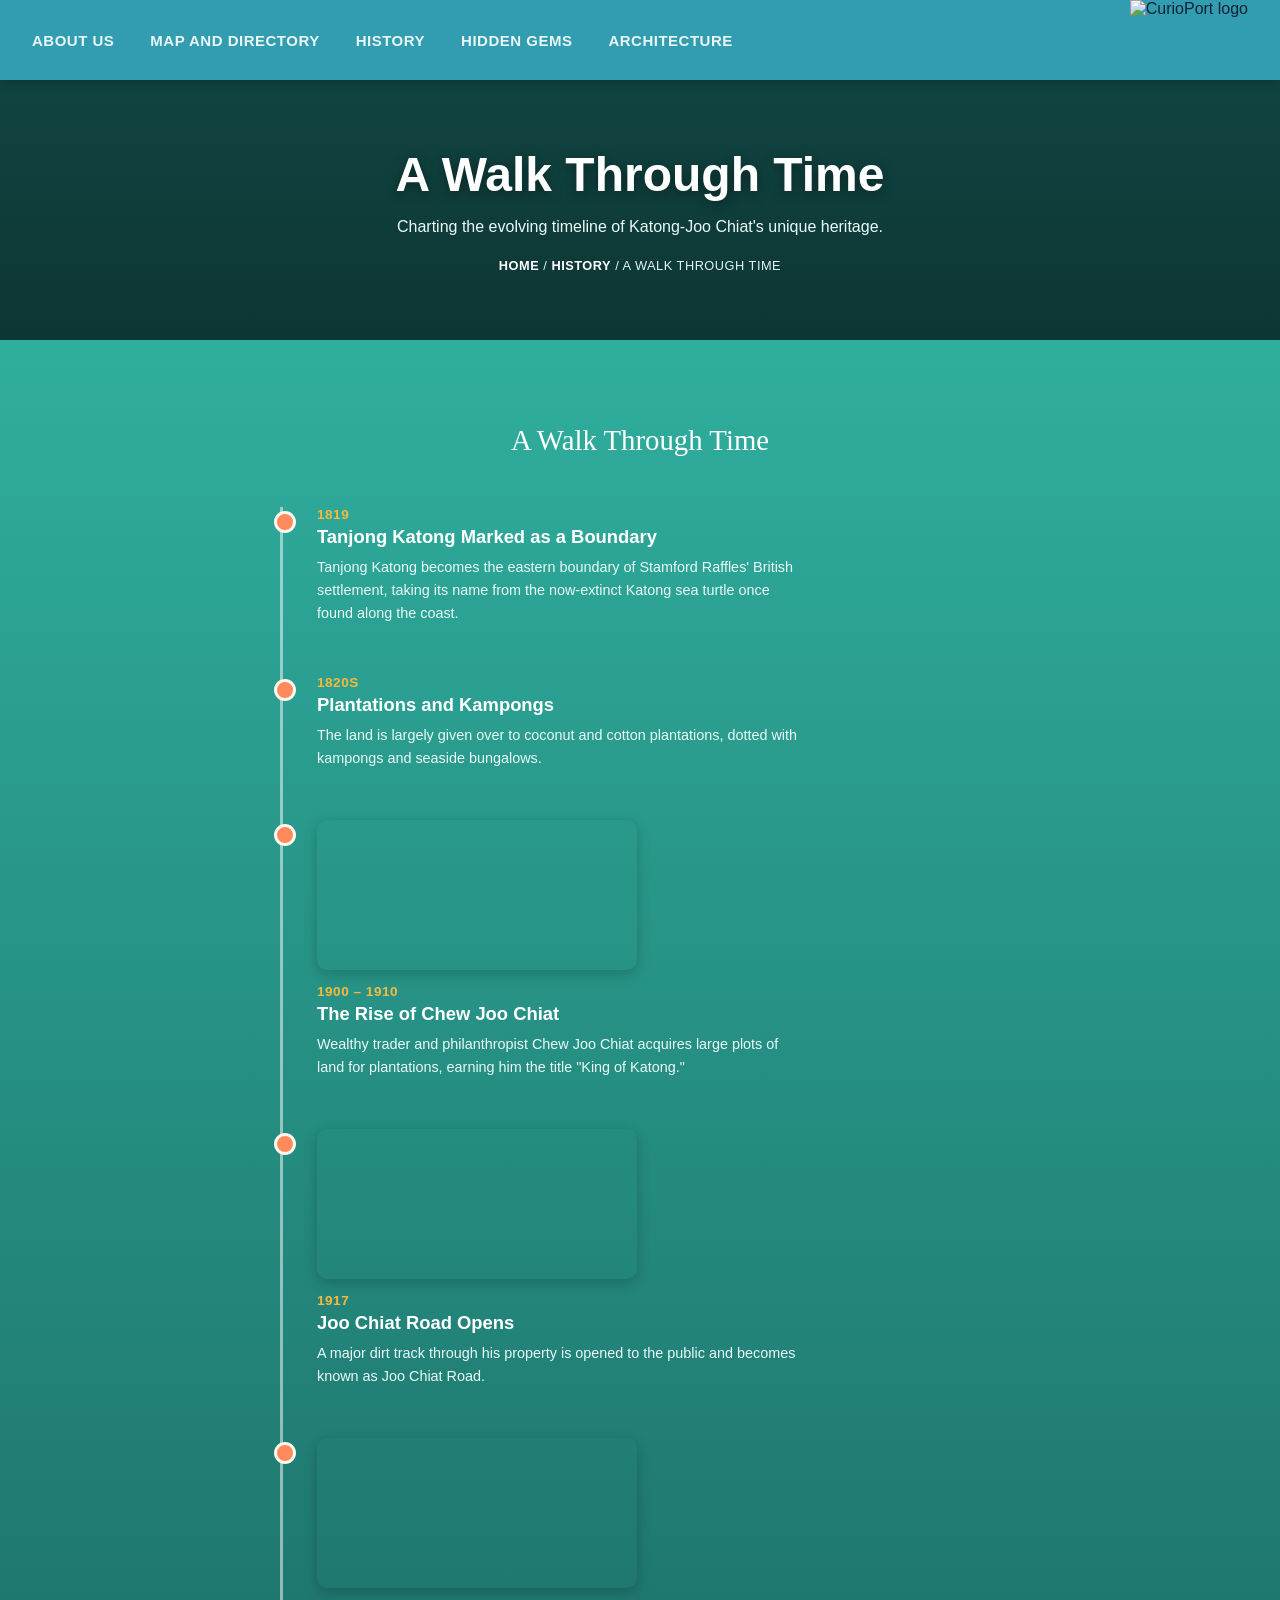
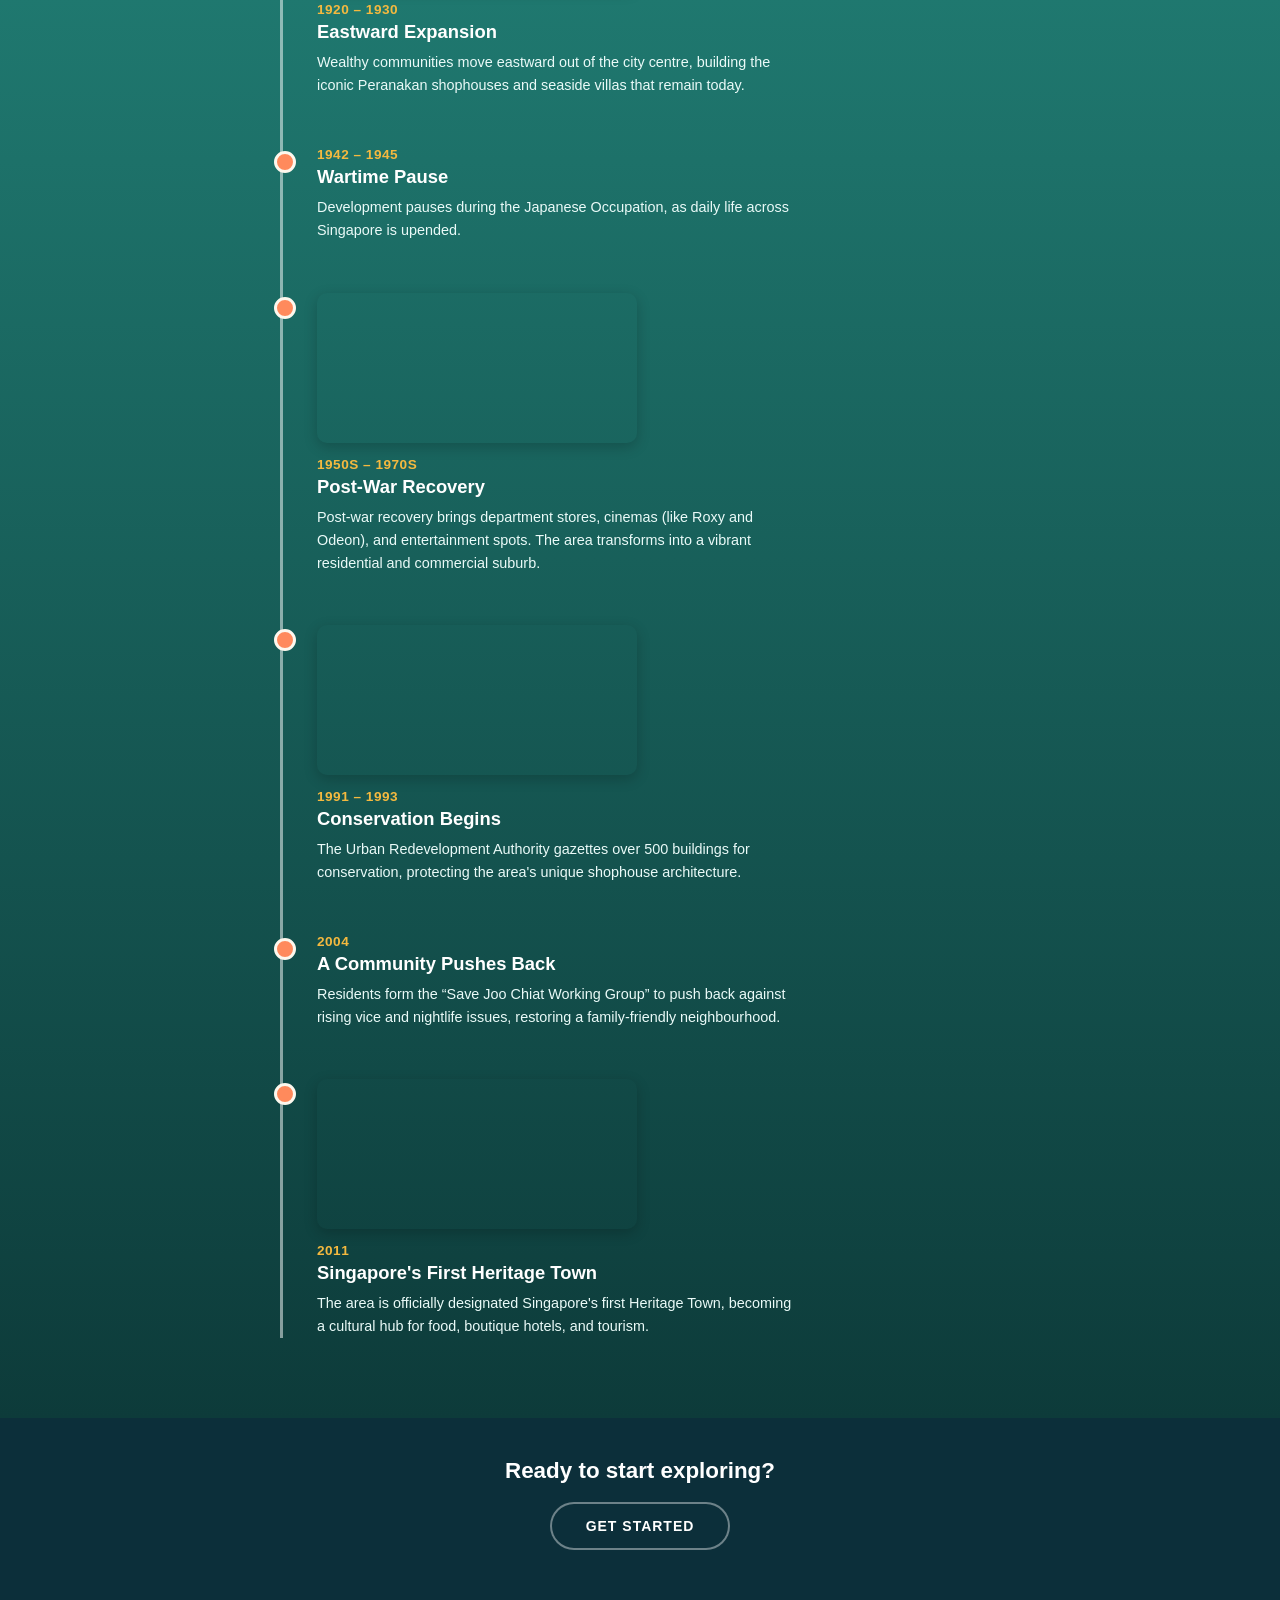
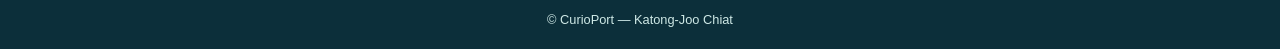
==== a-walk-through-time.html @ 1b73b253 "Add files via upload" ====
<!DOCTYPE html>
<html lang="en">
<head>
<meta charset="UTF-8">
<meta name="viewport" content="width=device-width, initial-scale=1.0">
<title>A Walk Through Time — CurioPort</title>
<link rel="stylesheet" href="styles.css">
<style>
  html{ scroll-behavior: smooth; }
  .walk-section{
    background: linear-gradient(180deg, var(--teal-bright), var(--teal-dark));
    padding: 60px 24px 80px 24px;
  }

  .walk-section h2{
    color:#fff;
    font-weight:400;
    font-size:1.8rem;
    margin-bottom:50px;
    font-family: Georgia, serif;
    text-align:center;
  }

  .v-timeline{
    position:relative;
    max-width: 720px;
    margin: 0 auto;
    padding-left: 34px;
    border-left: 3px solid rgba(255,255,255,0.5);
  }

  .v-timeline-item{
    position:relative;
    margin-bottom: 50px;
  }

  .v-timeline-item:last-child{ margin-bottom: 0; }

  .v-timeline-item::before{
    content:"";
    position:absolute;
    left:-43px;
    top:4px;
    width:16px;
    height:16px;
    border-radius:50%;
    background: var(--coral);
    border: 3px solid var(--cream);
  }

  .v-timeline-photo{
    width:100%;
    max-width:320px;
    height:150px;
    border-radius: 10px;
    background-size: cover;
    background-position:center;
    margin-bottom: 14px;
    box-shadow: 0 4px 14px rgba(0,0,0,0.2);
  }

  .v-timeline-item .year{
    color: var(--gold);
    font-weight:800;
    font-size: 0.85rem;
    letter-spacing:0.5px;
    text-transform:uppercase;
    margin-bottom: 4px;
  }

  .v-timeline-item h3{
    margin: 0 0 8px 0;
    color:#fff;
    font-size:1.15rem;
  }

  .v-timeline-item p{
    color:#eafaf8;
    font-size:0.9rem;
    line-height:1.6;
    margin:0;
    max-width: 480px;
  }

  .color-hero{
    background-size: cover;
    background-position:center;
    height: 340px;
  }

  .color-section{
    background: linear-gradient(135deg, var(--teal-bright), var(--teal-dark));
    padding: 50px 24px 70px 24px;
  }

  .color-section h2{
    color:#fff;
    font-size:2rem;
    max-width:1000px;
    margin: 0 auto 30px auto;
  }

  .color-row{
    display:grid;
    grid-template-columns: 220px 1fr;
    gap: 20px;
    max-width: 1000px;
    margin: 0 auto 20px auto;
    align-items:stretch;
  }

  .color-label{
    background: var(--teal-nav);
    color:#fff;
    font-weight:700;
    border-radius: 30px;
    display:flex;
    align-items:center;
    justify-content:center;
    text-align:center;
    padding: 16px;
  }

  .color-desc{
    background: rgba(255,255,255,0.12);
    border: 1px solid rgba(255,255,255,0.3);
    border-radius: 20px;
    color:#eafaf8;
    padding: 16px 22px;
    font-size:0.9rem;
    line-height:1.6;
  }

  @media (max-width: 700px){
    .color-row{ grid-template-columns: 1fr; }
  }
</style>
</head>
<body>

<nav>
  <div class="nav-links">
    <a href="about.html">About Us</a>
    <a href="map-and-directory.html">Map and Directory</a>
    <a href="history.html">History</a>
    <a href="hidden-gems.html">Hidden Gems</a>
    <a href="architecture.html">Architecture</a>
  </div>
  <a class="logo" href="index.html">
    <img src="https://res.cloudinary.com/zcatt5nm/image/upload/f_auto,q_auto/image_1_jowpo2" alt="CurioPort logo">
  </a>
</nav>

<section class="page-hero">
  <h1>A Walk Through Time</h1>
  <p>Charting the evolving timeline of Katong-Joo Chiat's unique heritage.</p>
  <div class="breadcrumb"><a href="index.html">Home</a> / <a href="history.html">History</a> / A Walk Through Time</div>
</section>

<section class="walk-section">
  <h2>A Walk Through Time</h2>
  <div class="v-timeline">
    <div class="v-timeline-item">
      <div class="year">1819</div>
      <h3>Tanjong Katong Marked as a Boundary</h3>
      <p>Tanjong Katong becomes the eastern boundary of Stamford Raffles' British settlement, taking its name from the now-extinct Katong sea turtle once found along the coast.</p>
    </div>
    <div class="v-timeline-item">
      <div class="year">1820s</div>
      <h3>Plantations and Kampongs</h3>
      <p>The land is largely given over to coconut and cotton plantations, dotted with kampongs and seaside bungalows.</p>
    </div>
    <div class="v-timeline-item">
      <div class="v-timeline-photo" style="background-image:url('https://res.cloudinary.com/zcatt5nm/image/upload/chew-joo-chiat_ouyedem.jpg');"></div>
      <div class="year">1900 – 1910</div>
      <h3>The Rise of Chew Joo Chiat</h3>
      <p>Wealthy trader and philanthropist Chew Joo Chiat acquires large plots of land for plantations, earning him the title "King of Katong."</p>
    </div>
    <div class="v-timeline-item">
      <div class="v-timeline-photo" style="background-image:url('https://res.cloudinary.com/zcatt5nm/image/upload/joo_chiat_road_A_bokz1y.jpg');"></div>
      <div class="year">1917</div>
      <h3>Joo Chiat Road Opens</h3>
      <p>A major dirt track through his property is opened to the public and becomes known as Joo Chiat Road.</p>
    </div>
    <div class="v-timeline-item">
      <div class="v-timeline-photo" style="background-image:url('https://res.cloudinary.com/zcatt5nm/image/upload/Joo-Chiat-Road-Old-Days_uaiwj1.jpg');"></div>
      <div class="year">1920 – 1930</div>
      <h3>Eastward Expansion</h3>
      <p>Wealthy communities move eastward out of the city centre, building the iconic Peranakan shophouses and seaside villas that remain today.</p>
    </div>
    <div class="v-timeline-item">
      <div class="year">1942 – 1945</div>
      <h3>Wartime Pause</h3>
      <p>Development pauses during the Japanese Occupation, as daily life across Singapore is upended.</p>
    </div>
    <div class="v-timeline-item">
      <div class="v-timeline-photo" style="background-image:url('https://res.cloudinary.com/zcatt5nm/image/upload/2roxy_dyzl1v.jpg');"></div>
      <div class="year">1950s – 1970s</div>
      <h3>Post-War Recovery</h3>
      <p>Post-war recovery brings department stores, cinemas (like Roxy and Odeon), and entertainment spots. The area transforms into a vibrant residential and commercial suburb.</p>
    </div>
    <div class="v-timeline-item">
      <div class="v-timeline-photo" style="background-image:url('https://res.cloudinary.com/zcatt5nm/image/upload/koon-seng-road-joo-chiat-terrace-houses_rjiklk.jpg');"></div>
      <div class="year">1991 – 1993</div>
      <h3>Conservation Begins</h3>
      <p>The Urban Redevelopment Authority gazettes over 500 buildings for conservation, protecting the area's unique shophouse architecture.</p>
    </div>
    <div class="v-timeline-item">
      <div class="year">2004</div>
      <h3>A Community Pushes Back</h3>
      <p>Residents form the “Save Joo Chiat Working Group” to push back against rising vice and nightlife issues, restoring a family-friendly neighbourhood.</p>
    </div>
    <div class="v-timeline-item">
      <div class="v-timeline-photo" style="background-image:url('https://res.cloudinary.com/zcatt5nm/image/upload/2010s_rkvnit.jpg');"></div>
      <div class="year">2011</div>
      <h3>Singapore's First Heritage Town</h3>
      <p>The area is officially designated Singapore's first Heritage Town, becoming a cultural hub for food, boutique hotels, and tourism.</p>
    </div>
  </div>
</section>


<section class="cta-band">
  <h2>Ready to start exploring?</h2>
  <a class="btn" href="index.html#participate">GET STARTED</a>
</section>

<footer>
  © CurioPort — Katong-Joo Chiat
</footer>

</body>
</html>
---- styles.css ----
:root{
  --teal-dark: #0d3b3a;
  --teal-mid: #1c7a72;
  --teal-bright: #2fae9e;
  --teal-nav: #0c2f3a;
  --nav-bg: #329db0;
  --cream: #fdf8ee;
  --coral: #ff8a5c;
  --pink: #ff5f8f;
  --gold: #f4b93f;
  --red: #FF0000;
}

*{ box-sizing: border-box; }

body{
  margin:0;
  font-family: 'Trebuchet MS', 'Segoe UI', sans-serif;
  background: linear-gradient(180deg, var(--teal-mid) 0%, var(--teal-bright) 100%);
  color:#123;
}

a{ text-decoration:none; color:inherit; }

/* ---------- NAV ---------- */
nav{
  display:flex;
  align-items:center;
  justify-content:space-between;
  background: var(--nav-bg);
  padding: 0px 32px;
  position: sticky;
  top:0;
  z-index: 50;
  box-shadow: 0 2px 10px rgba(0,0,0,0.25);
}

.nav-links{
  display:flex;
  gap:36px;
  flex-wrap:wrap;
}

.nav-links a{
  color:#eaf6f5;
  font-weight:700;
  font-size:15px;
  letter-spacing:0.5px;
  text-transform:uppercase;
  transition: color 0.2s ease;
}

.nav-links a.active,
.nav-links a:hover{ color: var(--gold); }

.logo{
  display:flex;
  align-items:center;
  gap:8px;
}

.logo img{
  height:80px;
  width:auto;
  display:block;
}

/* ---------- HERO (homepage) ---------- */
.hero{
  position:relative;
  min-height: 420px;
  display:flex;
  flex-direction:column;
  align-items:center;
  justify-content:center;
  text-align:center;
  background-image:
    linear-gradient(180deg, rgba(8,32,32,0.55) 0%, rgba(8,32,32,0.72) 100%),
    url('https://s3.culturally.co/uploads/post_attachment/file/1874/medium_4d30adb6-2f63-43a9-83e8-99c9cd60cdd5.jpg');
  background-size: cover;
  background-position: center;
  padding: 60px 20px;
}

.hero h1{
  color:#fff;
  font-size: clamp(2.2rem, 5vw, 3.6rem);
  font-weight:800;
  margin:0 0 28px 0;
  line-height:1.15;
  text-shadow: 0 3px 12px rgba(0,0,0,0.4);
}

/* ---------- PAGE HERO (subpages) ---------- */
.page-hero{
  position:relative;
  min-height: 260px;
  display:flex;
  flex-direction:column;
  align-items:center;
  justify-content:center;
  text-align:center;
  background-image:
    linear-gradient(180deg, rgba(8,32,32,0.6) 0%, rgba(8,32,32,0.78) 100%),
    url('https://s3.culturally.co/uploads/post_attachment/file/1874/medium_4d30adb6-2f63-43a9-83e8-99c9cd60cdd5.jpg');
  background-size: cover;
  background-position: center;
  padding: 50px 20px;
}

.page-hero h1{
  color:#fff;
  font-size: clamp(2rem, 4.5vw, 3rem);
  font-weight:800;
  margin:0 0 12px 0;
  text-shadow: 0 3px 12px rgba(0,0,0,0.4);
}

.page-hero p{
  color:#eafaf8;
  max-width:600px;
  margin:0 auto;
  font-size:1rem;
  line-height:1.6;
}

.breadcrumb{
  margin-top:18px;
  font-size:0.8rem;
  letter-spacing:0.5px;
  color:#dff5f2;
  text-transform:uppercase;
}
.breadcrumb a{ color:#fff; font-weight:700; }
.breadcrumb a:hover{ color: var(--gold); }

/* ---------- BUTTONS ---------- */
.btn{
  background: var(--teal-nav);
  color:#fff;
  border: 2px solid rgba(255,255,255,0.4);
  padding: 14px 34px;
  border-radius: 30px;
  font-weight:700;
  font-size:14px;
  letter-spacing:1px;
  cursor:pointer;
  display:inline-block;
  transition: all 0.2s ease;
}

.btn:hover{
  background: var(--coral);
  border-color: var(--coral);
  transform: translateY(-2px);
}

/* ---------- PARTICIPATE (homepage) ---------- */
.participate{
  background: var(--cream);
  padding: 60px 24px;
  text-align:center;
}

.participate h2{
  color: var(--teal-mid);
  font-size: 2rem;
  margin-bottom: 42px;
}

.steps{
  display:flex;
  justify-content:center;
  gap: 32px;
  flex-wrap:wrap;
  max-width: 1000px;
  margin: 0 auto;
}

.step{
  max-width: 260px;
  text-align:left;
}

.step-icon{
  width:250px;
  height:200px;
  border-radius:14px;
  display:flex;
  align-items:center;
  justify-content:center;
  margin: 0 auto 16px auto;
  background-size: cover;
  background-position: center;
  box-shadow: 0 4px 14px rgba(0,0,0,0.18);
}

.step h3{
  font-size: 0.85rem;
  letter-spacing:0.5px;
  color:#1c1c1c;
  text-align:center;
  margin: 0 0 10px 0;
}

.step p{
  font-size: 0.85rem;
  color:#444;
  line-height:1.5;
  text-align:center;
}

/* ---------- ABOUT (homepage) ---------- */
.about{
  background: var(--cream);
  padding: 20px 24px 70px 24px;
}

.about-inner{
  max-width: 1000px;
  margin: 0 auto;
  display:grid;
  grid-template-columns: 1.1fr 0.9fr;
  gap: 40px;
  align-items:start;
}

.about h2{
  color: var(--teal-mid);
  font-size: 1.8rem;
  margin-bottom: 6px;
}

.about h3{
  color:#1c1c1c;
  font-size: 1.3rem;
  margin: 0 0 16px 0;
}

.about p{
  color:#444;
  line-height:1.7;
  font-size:0.95rem;
}

.about-inner{
  max-width: 1000px;
  margin: 0 auto;
  display: grid;
  grid-template-columns: 1fr 1fr; /* Equal width for text and images */
  gap: 40px;
  align-items: start;
}

.about-gallery{
  display: grid;
  grid-template-columns: 1fr 1fr;
  gap: 16px;
}

.about-gallery div{
  border-radius: 10px;
  height: 220px;      /* Increased from 130px */
  background-size: cover;
  background-position: center;
}

.g1{
  grid-column: 1 / 2;
  grid-row: 1 / 3;
  height: 100%;       /* Spans both rows */
}

.g2,
.g3{
  height: 220px;
}

.g1{ background: linear-gradient(135deg, var(--teal-dark), var(--teal-bright)); grid-column: 1 / 2; grid-row: 1 / 3; height: 100%; }
.g2{ background: linear-gradient(135deg, var(--gold), var(--coral)); }
.g3{ background: linear-gradient(135deg, var(--pink), var(--teal-mid)); }

/* ---------- GENERIC CONTENT SECTIONS (subpages) ---------- */
.content{
  background: var(--cream);
  padding: 60px 24px;
}

.content-inner{
  max-width: 1000px;
  margin: 0 auto;
}

.content h2{
  color: var(--teal-mid);
  font-size: 1.8rem;
  margin-bottom: 18px;
  text-align:center;
}

.content > .content-inner > p.lead{
  color:#444;
  line-height:1.7;
  font-size:1rem;
  max-width:720px;
  margin: 0 auto 40px auto;
  text-align:center;
}

.card-grid{
  display:grid;
  grid-template-columns: repeat(auto-fit, minmax(240px, 1fr));
  gap: 26px;
}

.card{
  background:#fff;
  border-radius: 14px;
  overflow:hidden;
  box-shadow: 0 6px 18px rgba(0,0,0,0.08);
  transition: transform 0.2s ease;
}

.card:hover{ transform: translateY(-4px); }

.card-image{
  height: 160px;
  background-size: cover;
  background-position: center;
}

.card-body{
  padding: 18px 20px 22px 20px;
}

.card-body h3{
  color: var(--teal-dark);
  font-size: 1.05rem;
  margin: 0 0 8px 0;
}

.card-body p{
  color:#555;
  font-size: 0.88rem;
  line-height:1.55;
  margin:0;
}

/* ---------- TIMELINE (history page) ---------- */
.timeline{
  position:relative;
  max-width: 760px;
  margin: 0 auto;
  padding-left: 30px;
  border-left: 3px solid var(--teal-bright);
}

.timeline-item{
  position:relative;
  margin-bottom: 34px;
}

.timeline-item::before{
  content:"";
  position:absolute;
  left:-38px;
  top:4px;
  width:14px;
  height:14px;
  border-radius:50%;
  background: var(--coral);
  border: 3px solid var(--cream);
  box-shadow: 0 0 0 2px var(--teal-bright);
}

.timeline-item .year{
  color: var(--teal-mid);
  font-weight:800;
  font-size: 0.85rem;
  letter-spacing:0.5px;
  text-transform:uppercase;
  margin-bottom: 4px;
}

.timeline-item h3{
  margin: 0 0 8px 0;
  color:#1c1c1c;
  font-size:1.1rem;
}

.timeline-item p{
  color:#555;
  font-size:0.9rem;
  line-height:1.6;
  margin:0;
}

/* ---------- MAP (map & directory page) ---------- */
.map-frame{
  width:100%;
  height: 360px;
  border-radius: 14px;
  background: linear-gradient(135deg, var(--teal-dark), var(--teal-bright));
  display:flex;
  align-items:center;
  justify-content:center;
  color:#eafaf8;
  font-weight:700;
  letter-spacing:0.5px;
  margin-bottom: 40px;
  box-shadow: 0 6px 18px rgba(0,0,0,0.12);
}

.directory-list{
  display:grid;
  grid-template-columns: repeat(auto-fit, minmax(260px, 1fr));
  gap: 20px;
}

.directory-item{
  background:#fff;
  border-radius: 12px;
  padding: 18px 20px;
  box-shadow: 0 4px 14px rgba(0,0,0,0.06);
  display:flex;
  gap:14px;
  align-items:flex-start;
}

.directory-item .pin{
  width: 34px;
  height: 34px;
  border-radius: 50%;
  flex-shrink:0;
  display:flex;
  align-items:center;
  justify-content:center;
  color:#fff;
  font-weight:800;
  font-size:0.8rem;
}

.pin-red{
  background: #FF0000;
}

.pin-blue{
  background: #007BFF;
}

.pin-green{
  background: #28A745;
}

.directory-item h3{
  margin:0 0 4px 0;
  font-size:1rem;
  color:#1c1c1c;
}

.directory-item p{
  margin:0;
  font-size:0.85rem;
  color:#555;
  line-height:1.5;
}

/* ---------- CTA BAND ---------- */
.cta-band{
  background: var(--teal-nav);
  padding: 40px 24px;
  text-align:center;
}

.cta-band h2{
  color:#fff;
  font-size:1.4rem;
  margin: 0 0 18px 0;
}

/* ---------- FOOTER ---------- */
footer{
  background: var(--teal-nav);
  color:#cfe9e6;
  text-align:center;
  padding: 22px;
  font-size: 0.8rem;
}

@media (max-width: 760px){
  nav{ flex-direction:column; gap:14px; padding: 16px; }
  .nav-links{ justify-content:center; gap:18px; }
  .about-inner{ grid-template-columns: 1fr; }
  .g1{ grid-row: auto; height:130px; }
}
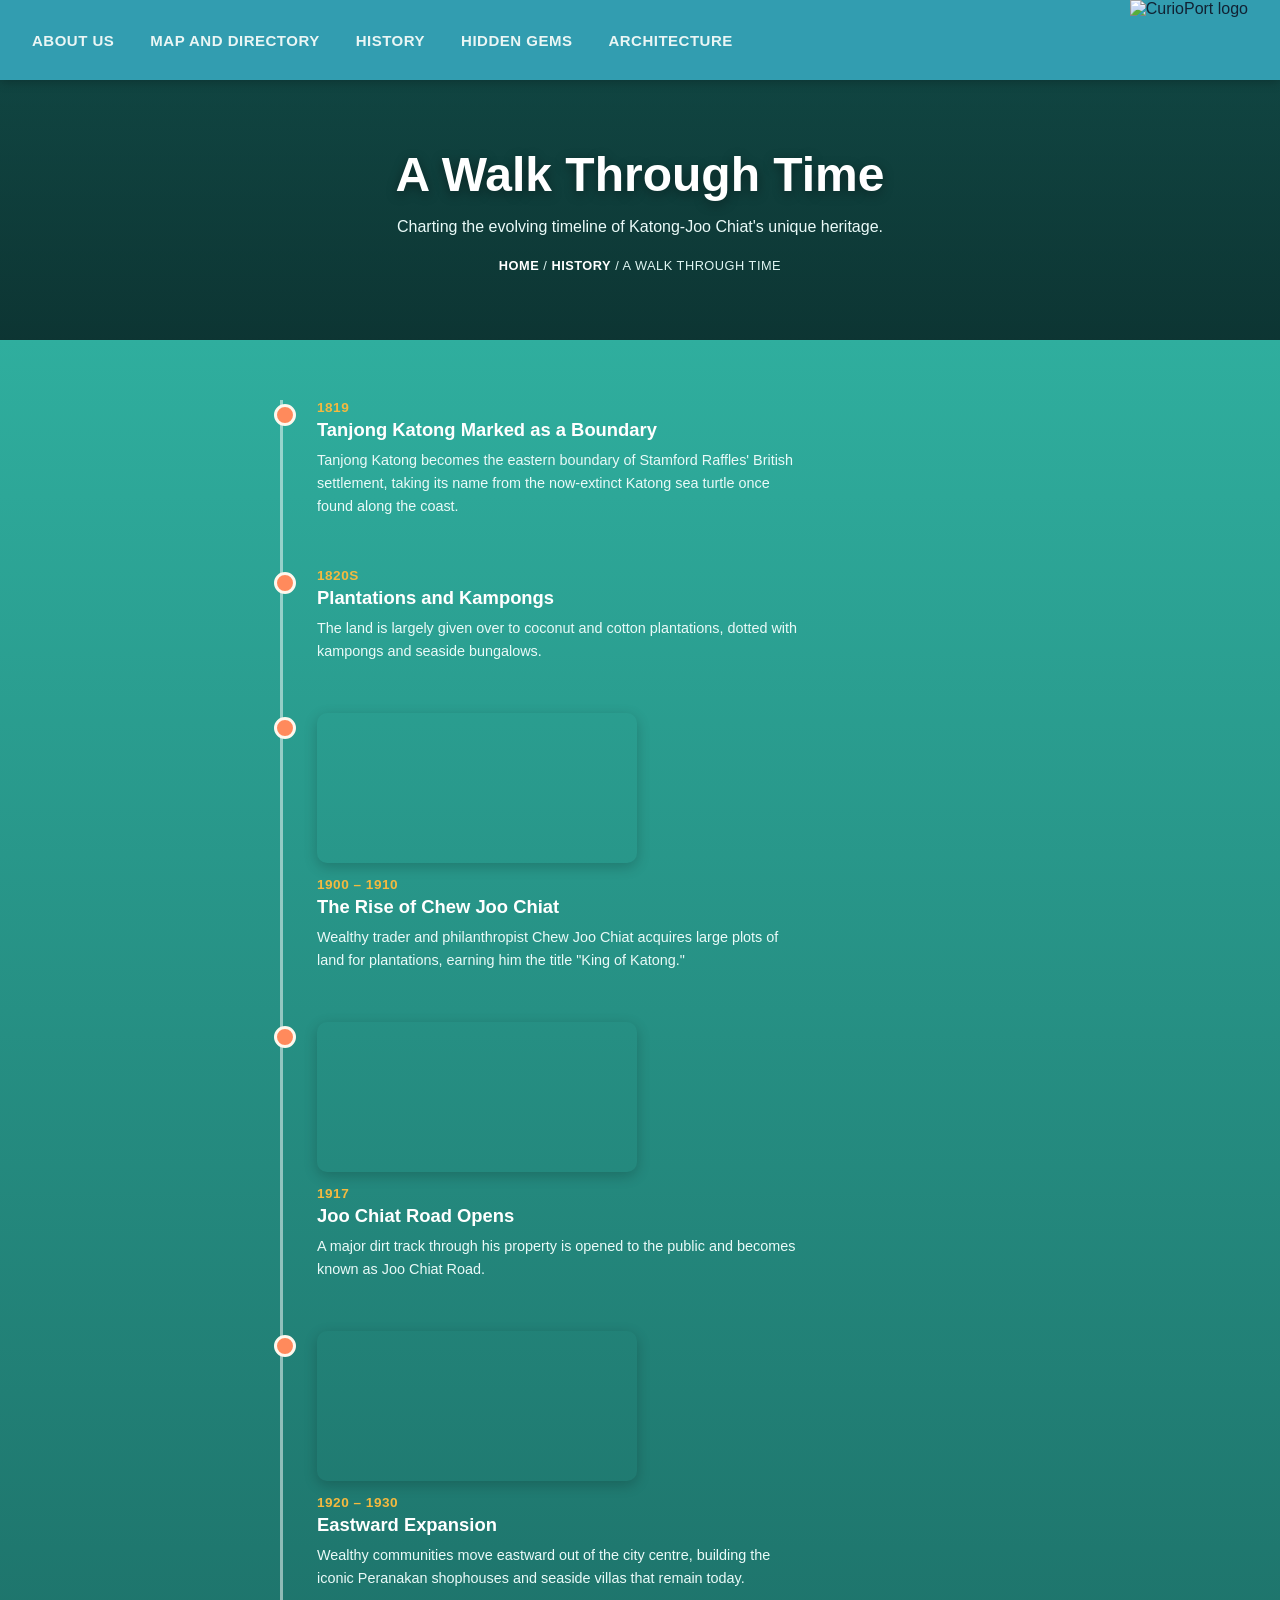
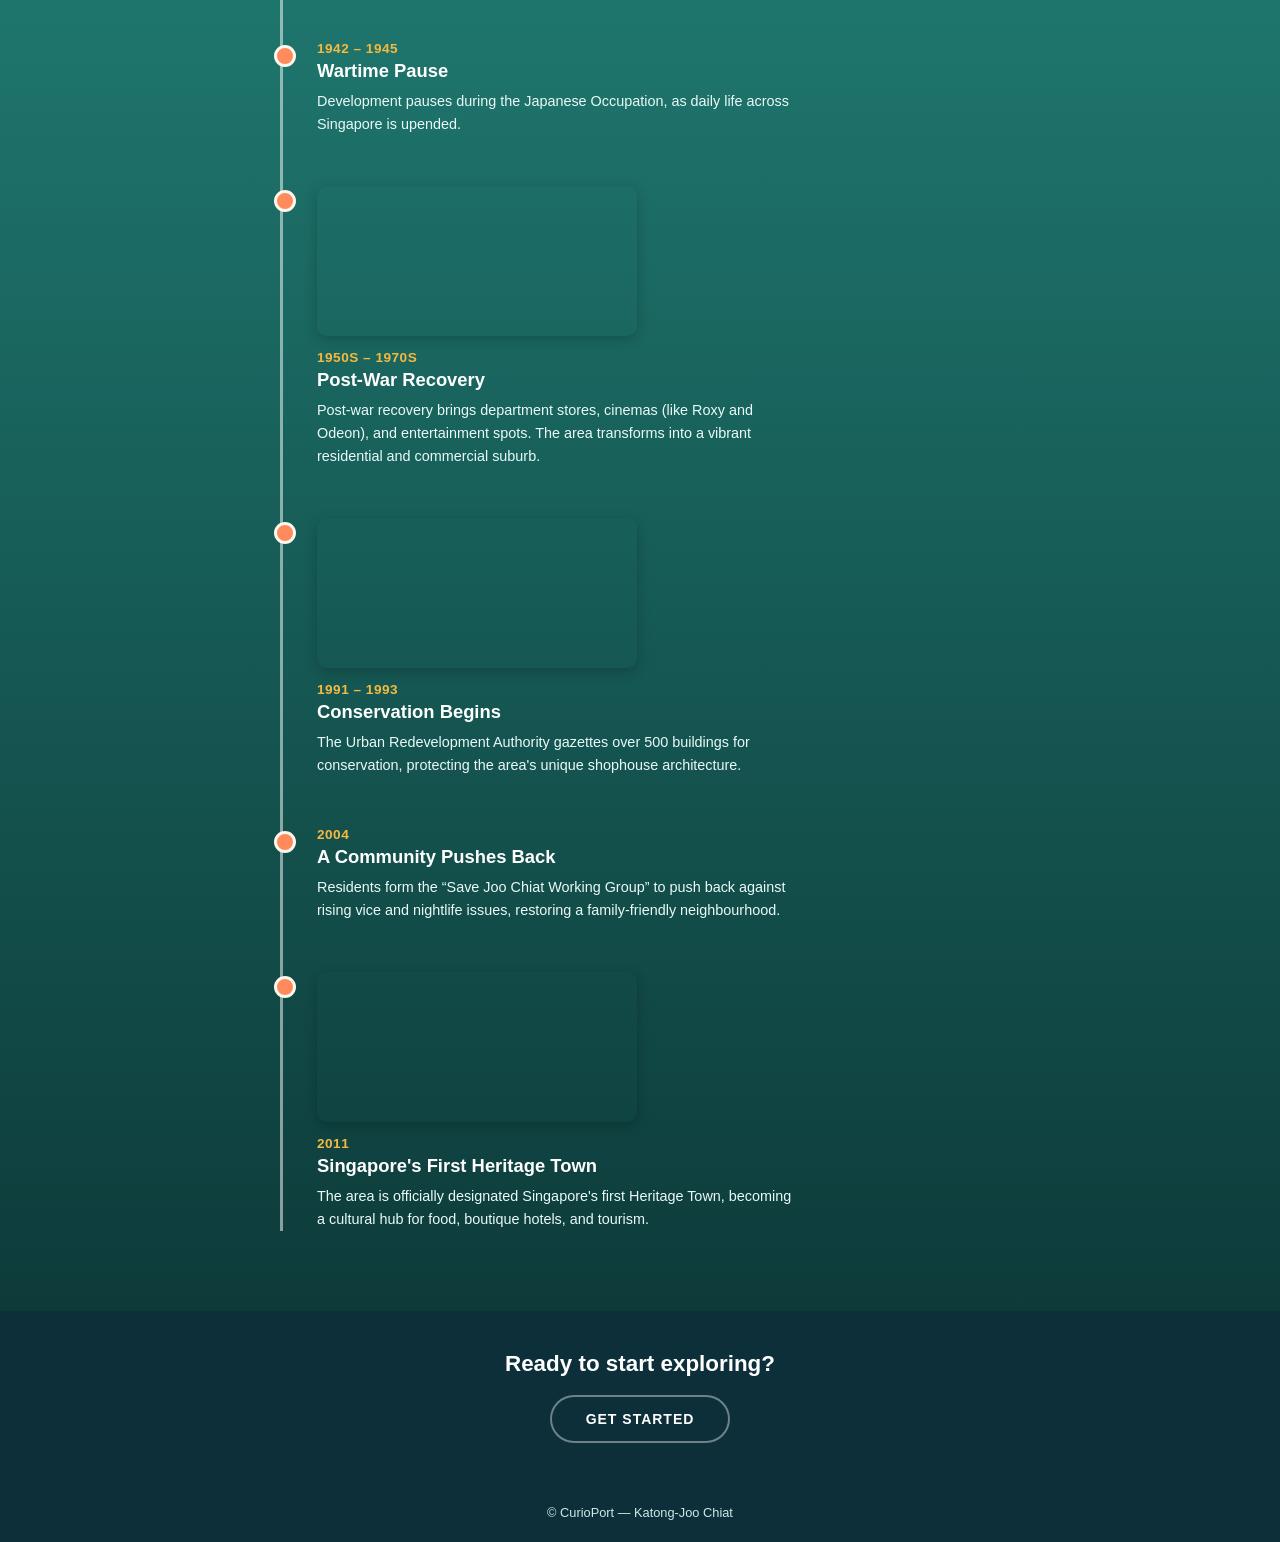
==== commit f70b7d4b: "Add files via upload" ====
--- a/a-walk-through-time.html
+++ b/a-walk-through-time.html
@@ -158,7 +158,7 @@
 </section>
 
 <section class="walk-section">
-  <h2>A Walk Through Time</h2>
+ 
   <div class="v-timeline">
     <div class="v-timeline-item">
       <div class="year">1819</div>
